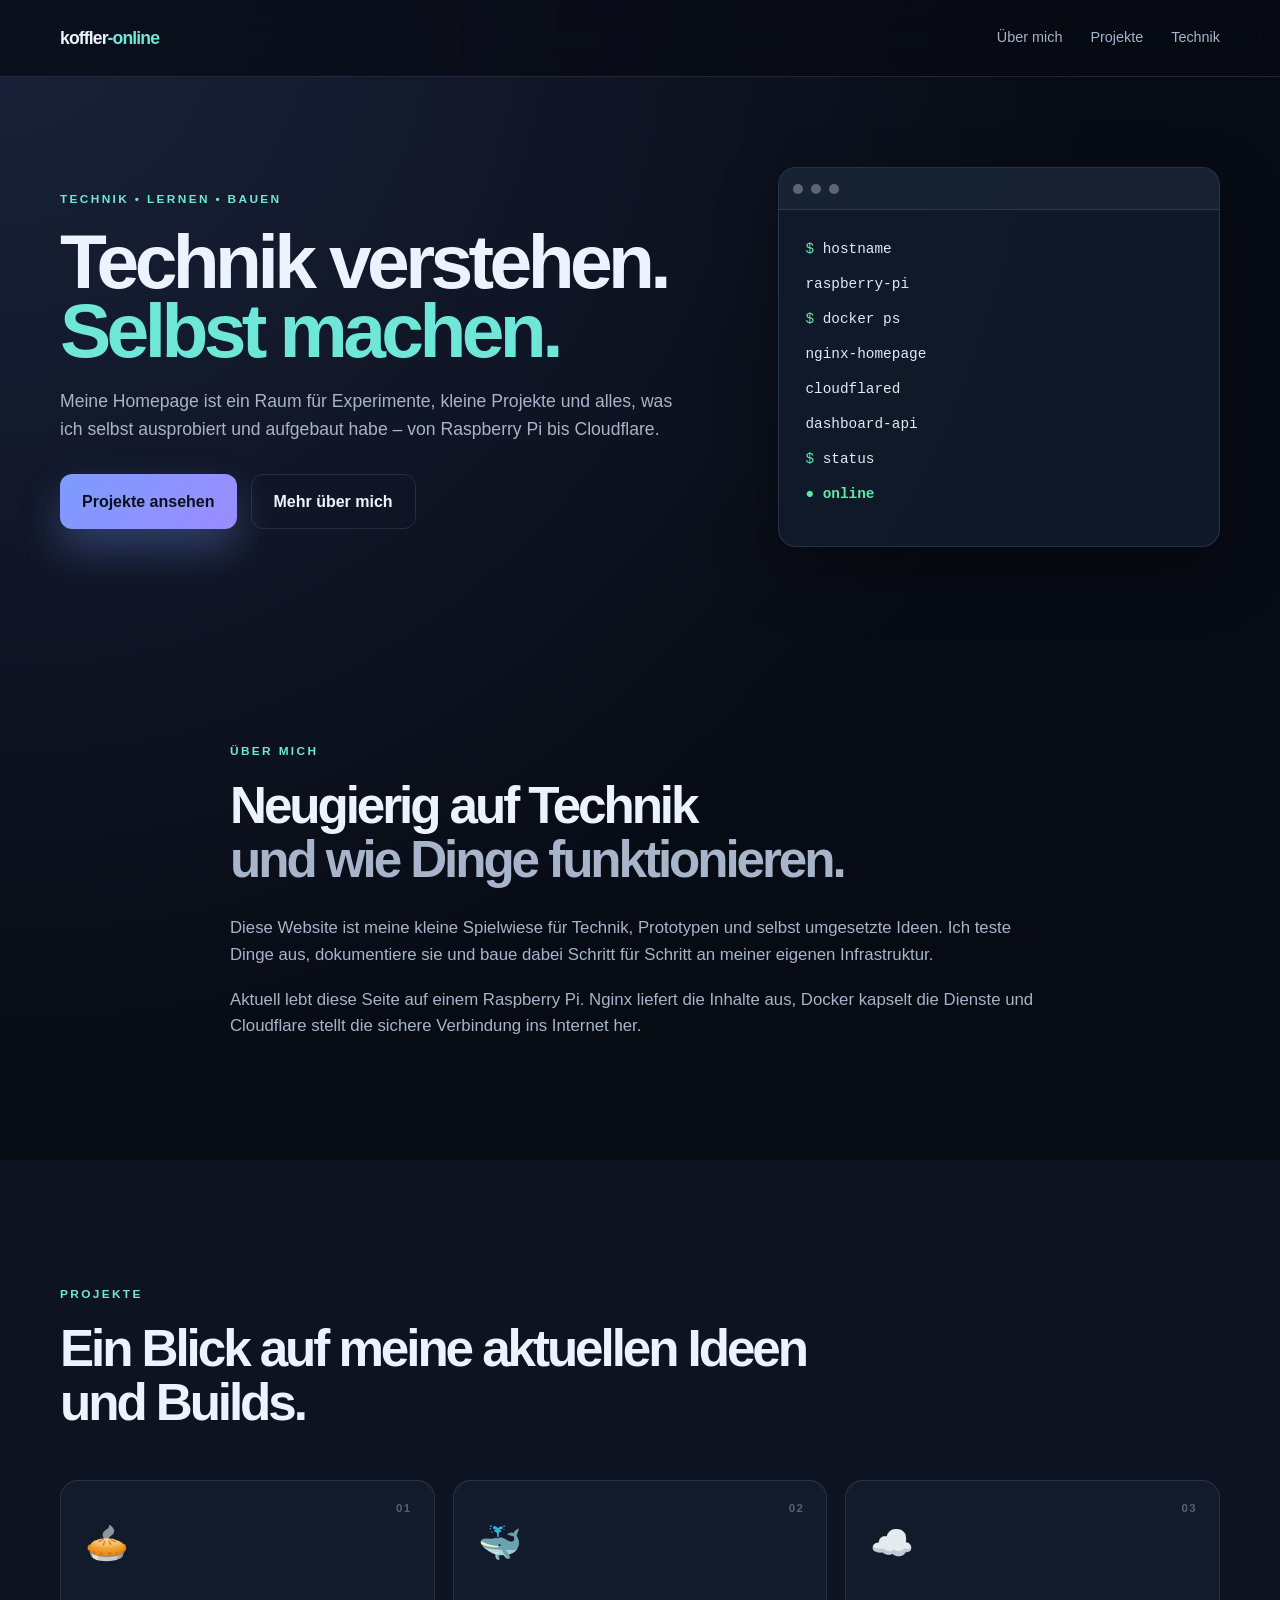
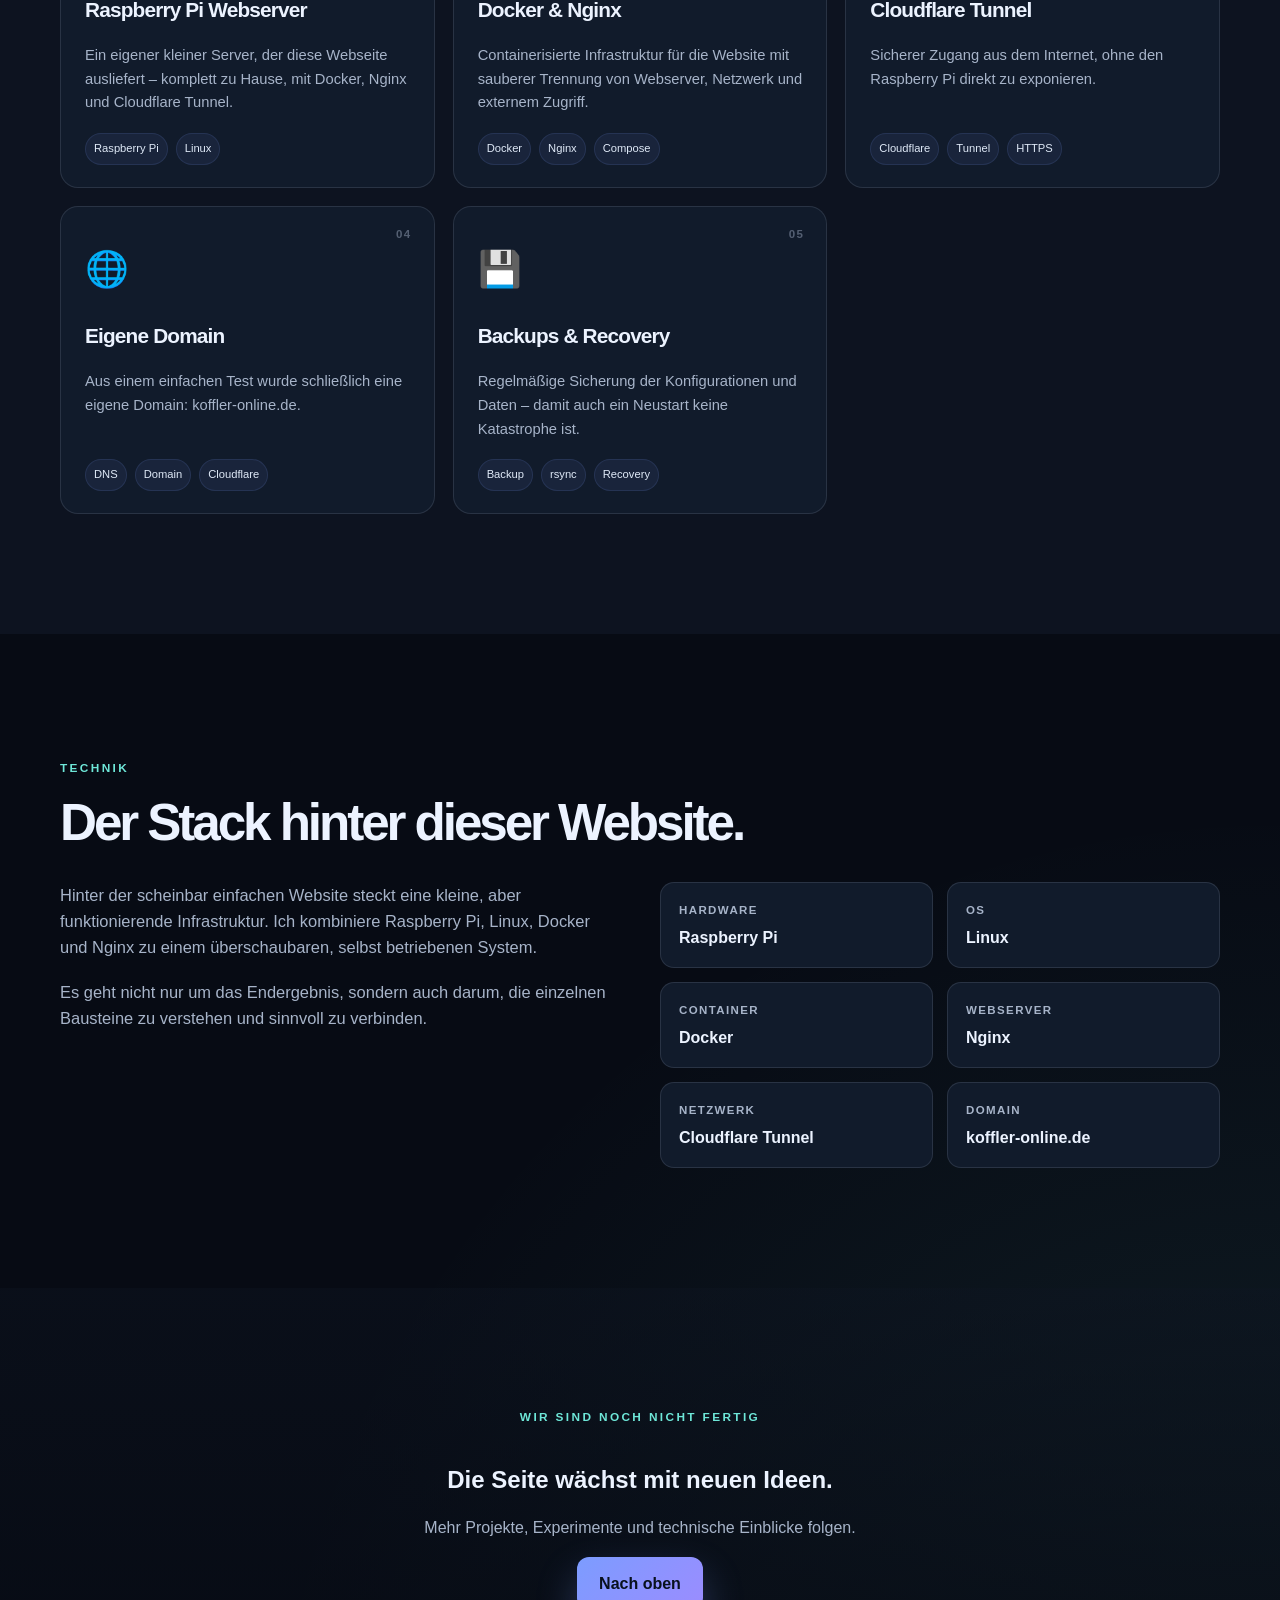
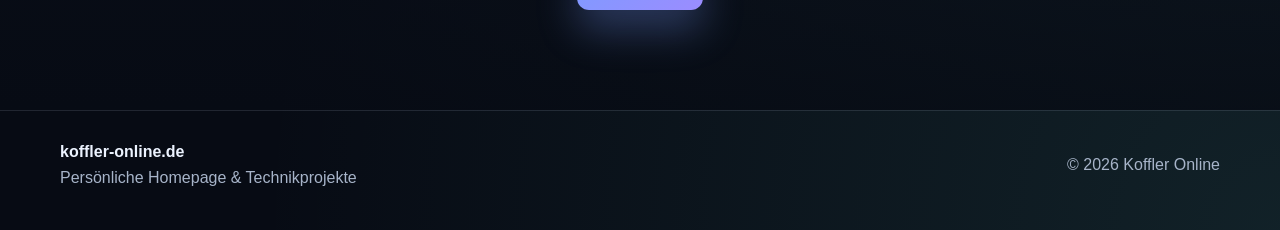
==== html/index.html @ 43596a62 "Initial portfolio project Co-authored-by: Copilot <223556219+Copilot@users.noreply.github.com>" ====
<!DOCTYPE html>
<html lang="de">
<head>
    <meta charset="UTF-8">
    <meta name="viewport" content="width=device-width, initial-scale=1.0">
    <meta name="description" content="Koffler Online – persönliche Homepage über Technik, Raspberry Pi und eigene Projekte.">
    <title>Koffler Online</title>
    <link rel="stylesheet" href="style.css?v=202608201704">
</head>
<body>

    <header class="site-header">
        <div class="container nav">
            <a href="#top" class="logo">koffler<span>-online</span></a>

            <nav class="nav-links" aria-label="Hauptnavigation">
                <a href="#ueber-mich">Über mich</a>
                <a href="#projekte">Projekte</a>
                <a href="#technik">Technik</a>
            </nav>
        </div>
    </header>

    <main id="top">

        <section class="hero section-spacing">
            <div class="container hero-grid">
                <div class="hero-copy">
                    <p class="eyebrow">TECHNIK • LERNEN • BAUEN</p>
                    <h1>Technik verstehen.<br><span>Selbst machen.</span></h1>
                    <p class="hero-text">
                        Meine Homepage ist ein Raum für Experimente, kleine Projekte und alles,
                        was ich selbst ausprobiert und aufgebaut habe – von Raspberry Pi bis Cloudflare.
                    </p>

                    <div class="hero-actions">
                        <a href="#projekte" class="button primary">Projekte ansehen</a>
                        <a href="#ueber-mich" class="button secondary">Mehr über mich</a>
                    </div>
                </div>

                <div class="terminal-card" aria-label="Server status">
                    <div class="terminal-bar">
                        <span></span>
                        <span></span>
                        <span></span>
                    </div>

                    <div class="terminal-content">
                        <p><span class="prompt">$</span> hostname</p>
                        <p>raspberry-pi</p>

                        <p><span class="prompt">$</span> docker ps</p>
                        <p>nginx-homepage</p>
                        <p>cloudflared</p>
                        <p>dashboard-api</p>

                        <p><span class="prompt">$</span> status</p>
                        <p class="status-online">● online</p>
                    </div>
                </div>
            </div>
        </section>

        <section id="ueber-mich" class="section">
            <div class="container narrow">
                <p class="section-label">ÜBER MICH</p>
                <h2>Neugierig auf Technik<br><span>und wie Dinge funktionieren.</span></h2>

                <div class="text-blocks">
                    <p>
                        Diese Website ist meine kleine Spielwiese für Technik, Prototypen und selbst
                        umgesetzte Ideen. Ich teste Dinge aus, dokumentiere sie und baue dabei Schritt
                        für Schritt an meiner eigenen Infrastruktur.
                    </p>
                    <p>
                        Aktuell lebt diese Seite auf einem Raspberry Pi. Nginx liefert die Inhalte aus,
                        Docker kapselt die Dienste und Cloudflare stellt die sichere Verbindung ins Internet her.
                    </p>
                </div>
            </div>
        </section>

        <section id="projekte" class="section projects-section">
            <div class="container">
                <p class="section-label">PROJEKTE</p>
                <h2>Ein Blick auf meine aktuellen Ideen und Builds.</h2>

                <div class="projects-grid">
                    <a href="projekte/raspberry-pi/index.html" class="project-card">
                        <div class="project-number">01</div>
                        <div class="project-icon">🥧</div>
                        <h3>Raspberry Pi Webserver</h3>
                        <p>
                            Ein eigener kleiner Server, der diese Webseite ausliefert – komplett zu Hause,
                            mit Docker, Nginx und Cloudflare Tunnel.
                        </p>
                        <div class="tags">
                            <span>Raspberry Pi</span>
                            <span>Linux</span>
                        </div>
                    </a>

                    <a href="projekte/raspberry-pi/index.html" class="project-card">
                        <div class="project-number">02</div>
                        <div class="project-icon">🐳</div>
                        <h3>Docker & Nginx</h3>
                        <p>
                            Containerisierte Infrastruktur für die Website mit sauberer Trennung von
                            Webserver, Netzwerk und externem Zugriff.
                        </p>
                        <div class="tags">
                            <span>Docker</span>
                            <span>Nginx</span>
                            <span>Compose</span>
                        </div>
                    </a>

                    <a href="projekte/raspberry-pi/index.html" class="project-card">
                        <div class="project-number">03</div>
                        <div class="project-icon">☁️</div>
                        <h3>Cloudflare Tunnel</h3>
                        <p>
                            Sicherer Zugang aus dem Internet, ohne den Raspberry Pi direkt zu exponieren.
                        </p>
                        <div class="tags">
                            <span>Cloudflare</span>
                            <span>Tunnel</span>
                            <span>HTTPS</span>
                        </div>
                    </a>

                    <a href="projekte/raspberry-pi/index.html" class="project-card">
                        <div class="project-number">04</div>
                        <div class="project-icon">🌐</div>
                        <h3>Eigene Domain</h3>
                        <p>
                            Aus einem einfachen Test wurde schließlich eine eigene Domain: koffler-online.de.
                        </p>
                        <div class="tags">
                            <span>DNS</span>
                            <span>Domain</span>
                            <span>Cloudflare</span>
                        </div>
                    </a>

                    <a href="projekte/raspberry-pi/index.html" class="project-card">
                        <div class="project-number">05</div>
                        <div class="project-icon">💾</div>
                        <h3>Backups & Recovery</h3>
                        <p>
                            Regelmäßige Sicherung der Konfigurationen und Daten – damit auch ein Neustart
                            keine Katastrophe ist.
                        </p>
                        <div class="tags">
                            <span>Backup</span>
                            <span>rsync</span>
                            <span>Recovery</span>
                        </div>
                    </a>
                </div>
            </div>
        </section>

        <section id="technik" class="section">
            <div class="container">
                <p class="section-label">TECHNIK</p>
                <h2>Der Stack hinter dieser Website.</h2>

                <div class="tech-layout">
                    <div class="tech-copy">
                        <p>
                            Hinter der scheinbar einfachen Website steckt eine kleine, aber funktionierende
                            Infrastruktur. Ich kombiniere Raspberry Pi, Linux, Docker und Nginx zu einem
                            überschaubaren, selbst betriebenen System.
                        </p>
                        <p>
                            Es geht nicht nur um das Endergebnis, sondern auch darum, die einzelnen Bausteine
                            zu verstehen und sinnvoll zu verbinden.
                        </p>
                    </div>

                    <div class="tech-stack">
                        <div class="tech-item"><strong>Hardware</strong><span>Raspberry Pi</span></div>
                        <div class="tech-item"><strong>OS</strong><span>Linux</span></div>
                        <div class="tech-item"><strong>Container</strong><span>Docker</span></div>
                        <div class="tech-item"><strong>Webserver</strong><span>Nginx</span></div>
                        <div class="tech-item"><strong>Netzwerk</strong><span>Cloudflare Tunnel</span></div>
                        <div class="tech-item"><strong>Domain</strong><span>koffler-online.de</span></div>
                    </div>
                </div>
            </div>
        </section>

        <section class="cta">
            <div class="container cta-inner">
                <p class="section-label">WIR SIND NOCH NICHT FERTIG</p>
                <h2>Die Seite wächst mit neuen Ideen.</h2>
                <p>Mehr Projekte, Experimente und technische Einblicke folgen.</p>
                <a href="#top" class="button primary">Nach oben</a>
            </div>
        </section>

    </main>

    <footer class="site-footer">
        <div class="container footer-content">
            <div>
                <strong>koffler-online.de</strong>
                <p>Persönliche Homepage & Technikprojekte</p>
            </div>
            <p>© 2026 Koffler Online</p>
        </div>
    </footer>

</body>
</html>
---- html/style.css ----
:root {
    --bg: #070b14;
    --bg-soft: #0e1522;
    --panel: #111b2b;
    --panel-strong: #152437;
    --border: rgba(148, 163, 184, 0.18);
    --text: #ecf3ff;
    --muted: #a7b4c9;
    --soft: #dfe9f7;
    --accent: #7c9cff;
    --accent-strong: #6ee7d8;
    --accent-warm: #9b8cff;
    --success: #5ee7a8;
    --max-width: 1160px;
}

* {
    box-sizing: border-box;
    margin: 0;
    padding: 0;
}

html {
    scroll-behavior: smooth;
}

body {
    background:
        radial-gradient(circle at top left, rgba(124, 156, 255, 0.16), transparent 30%),
        radial-gradient(circle at bottom right, rgba(110, 231, 216, 0.10), transparent 28%),
        var(--bg);
    color: var(--text);
    font-family: Inter, "Segoe UI", sans-serif;
    line-height: 1.6;
}

a {
    color: inherit;
    text-decoration: none;
}

img {
    max-width: 100%;
    display: block;
}

.container {
    width: min(calc(100% - 32px), var(--max-width));
    margin: 0 auto;
}

.narrow {
    max-width: 820px;
}

.section-spacing {
    padding-top: 40px;
}

.site-header {
    position: sticky;
    top: 0;
    z-index: 20;
    backdrop-filter: blur(16px);
    background: rgba(7, 11, 20, 0.72);
    border-bottom: 1px solid var(--border);
}

.nav {
    height: 76px;
    display: flex;
    align-items: center;
    justify-content: space-between;
}

.logo {
    font-weight: 800;
    font-size: 1.1rem;
    letter-spacing: -0.05em;
}

.logo span {
    color: var(--accent-strong);
}

.nav-links {
    display: flex;
    align-items: center;
    gap: 28px;
    color: var(--muted);
    font-size: 0.9rem;
}

.nav-links a {
    transition: color 0.2s ease;
}

.nav-links a:hover,
.nav-links a:focus-visible {
    color: var(--text);
}

.hero {
    padding: 90px 0 70px;
}

.hero-grid {
    display: grid;
    grid-template-columns: 1.2fr 0.8fr;
    gap: 56px;
    align-items: center;
}

.eyebrow,
.section-label {
    display: inline-block;
    font-size: 0.74rem;
    letter-spacing: 0.2em;
    text-transform: uppercase;
    color: var(--accent-strong);
    margin-bottom: 18px;
    font-weight: 700;
}

.hero h1 {
    font-size: clamp(3.1rem, 6vw, 6rem);
    line-height: 0.9;
    letter-spacing: -0.06em;
    margin-bottom: 22px;
}

.hero h1 span {
    color: var(--accent-strong);
}

.hero-text {
    max-width: 620px;
    color: var(--muted);
    font-size: 1.1rem;
    margin-bottom: 30px;
}

.hero-actions {
    display: flex;
    gap: 14px;
    flex-wrap: wrap;
}

.button {
    display: inline-flex;
    align-items: center;
    justify-content: center;
    padding: 14px 22px;
    border-radius: 12px;
    font-weight: 700;
    transition: transform 0.2s ease, box-shadow 0.2s ease, border-color 0.2s ease;
}

.button:hover,
.button:focus-visible {
    transform: translateY(-2px);
}

.button.primary {
    background: linear-gradient(135deg, var(--accent), var(--accent-warm));
    color: #08111e;
    box-shadow: 0 20px 40px rgba(124, 156, 255, 0.3);
}

.button.secondary {
    background: transparent;
    border: 1px solid var(--border);
    color: var(--text);
}

.terminal-card {
    background: rgba(17, 27, 43, 0.92);
    border: 1px solid var(--border);
    border-radius: 18px;
    overflow: hidden;
    box-shadow: 0 25px 60px rgba(0, 0, 0, 0.35);
}

.terminal-bar {
    height: 42px;
    display: flex;
    align-items: center;
    gap: 8px;
    padding: 0 14px;
    background: rgba(148, 163, 184, 0.06);
    border-bottom: 1px solid var(--border);
}

.terminal-bar span {
    width: 10px;
    height: 10px;
    border-radius: 50%;
    background: rgba(255,255,255,0.3);
}

.terminal-content {
    padding: 28px 26px;
    font-family: "SFMono-Regular", Consolas, monospace;
    color: var(--soft);
    font-size: 0.9rem;
}

.terminal-content p {
    margin-bottom: 12px;
}

.prompt {
    color: var(--success);
}

.status-online {
    color: var(--success);
    font-weight: 700;
}

.section {
    padding: 120px 0;
}

.section h2 {
    max-width: 760px;
    font-size: clamp(2.1rem, 4vw, 3.5rem);
    line-height: 1.05;
    letter-spacing: -0.06em;
    margin-bottom: 28px;
}

.section h2 span {
    color: var(--muted);
}

.text-blocks {
    display: grid;
    gap: 18px;
    color: var(--muted);
    font-size: 1.05rem;
}

.projects-section {
    background: rgba(14, 21, 34, 0.9);
}

.projects-grid {
    display: grid;
    grid-template-columns: repeat(3, minmax(0, 1fr));
    gap: 18px;
    margin-top: 50px;
}

.project-card {
    position: relative;
    display: flex;
    flex-direction: column;
    gap: 18px;
    min-height: 260px;
    padding: 26px 24px 22px;
    background: var(--panel);
    border: 1px solid var(--border);
    border-radius: 18px;
    transition: transform 0.22s ease, border-color 0.22s ease, box-shadow 0.22s ease;
}

.project-card:hover,
.project-card:focus-visible {
    transform: translateY(-4px);
    border-color: rgba(124, 156, 255, 0.7);
    box-shadow: 0 25px 50px rgba(17, 27, 43, 0.5);
}

.project-number {
    position: absolute;
    right: 22px;
    top: 18px;
    font-size: 0.72rem;
    letter-spacing: 0.12em;
    color: rgba(167, 180, 201, 0.45);
    font-weight: 700;
}

.project-icon {
    font-size: 2.2rem;
    margin-top: 8px;
}

.project-card h3 {
    font-size: 1.3rem;
    letter-spacing: -0.04em;
    margin-top: 4px;
}

.project-card p {
    color: var(--muted);
    font-size: 0.92rem;
    flex: 1;
}

.tags {
    display: flex;
    flex-wrap: wrap;
    gap: 8px;
}

.tags span {
    display: inline-flex;
    align-items: center;
    padding: 6px 8px;
    border-radius: 999px;
    background: rgba(124, 156, 255, 0.08);
    border: 1px solid rgba(124, 156, 255, 0.12);
    color: var(--soft);
    font-size: 0.7rem;
}

.tech-layout {
    display: grid;
    grid-template-columns: 1fr 1fr;
    gap: 40px;
    align-items: start;
    margin-top: 32px;
}

.tech-copy {
    color: var(--muted);
    display: grid;
    gap: 18px;
    font-size: 1.03rem;
}

.tech-stack {
    display: grid;
    grid-template-columns: repeat(2, minmax(0, 1fr));
    gap: 14px;
}

.tech-item {
    padding: 18px 18px 16px;
    background: var(--panel);
    border: 1px solid var(--border);
    border-radius: 14px;
    display: flex;
    flex-direction: column;
    gap: 6px;
}

.tech-item strong {
    text-transform: uppercase;
    letter-spacing: 0.12em;
    color: var(--muted);
    font-size: 0.72rem;
}

.tech-item span {
    font-weight: 600;
}

.cta {
    padding: 120px 0 100px;
    text-align: center;
    background: linear-gradient(180deg, rgba(14, 21, 34, 0.4), rgba(7,11,20,0.8));
}

.cta-inner {
    display: grid;
    justify-items: center;
    gap: 16px;
}

.cta p:not(.section-label) {
    color: var(--muted);
    max-width: 560px;
}

.site-footer {
    border-top: 1px solid var(--border);
    padding: 28px 0 40px;
    color: var(--muted);
}

.footer-content {
    display: flex;
    align-items: center;
    justify-content: space-between;
    gap: 20px;
}

.footer-content strong {
    color: var(--text);
}

@media (max-width: 900px) {
    .hero-grid,
    .tech-layout {
        grid-template-columns: 1fr;
    }

    .projects-grid {
        grid-template-columns: repeat(2, minmax(0, 1fr));
    }
}

@media (max-width: 640px) {
    .nav-links {
        display: none;
    }

    .hero {
        padding-top: 60px;
    }

    .hero h1 {
        font-size: 3rem;
    }

    .projects-grid,
    .tech-stack {
        grid-template-columns: 1fr;
    }

    .footer-content {
        flex-direction: column;
        align-items: flex-start;
    }
}
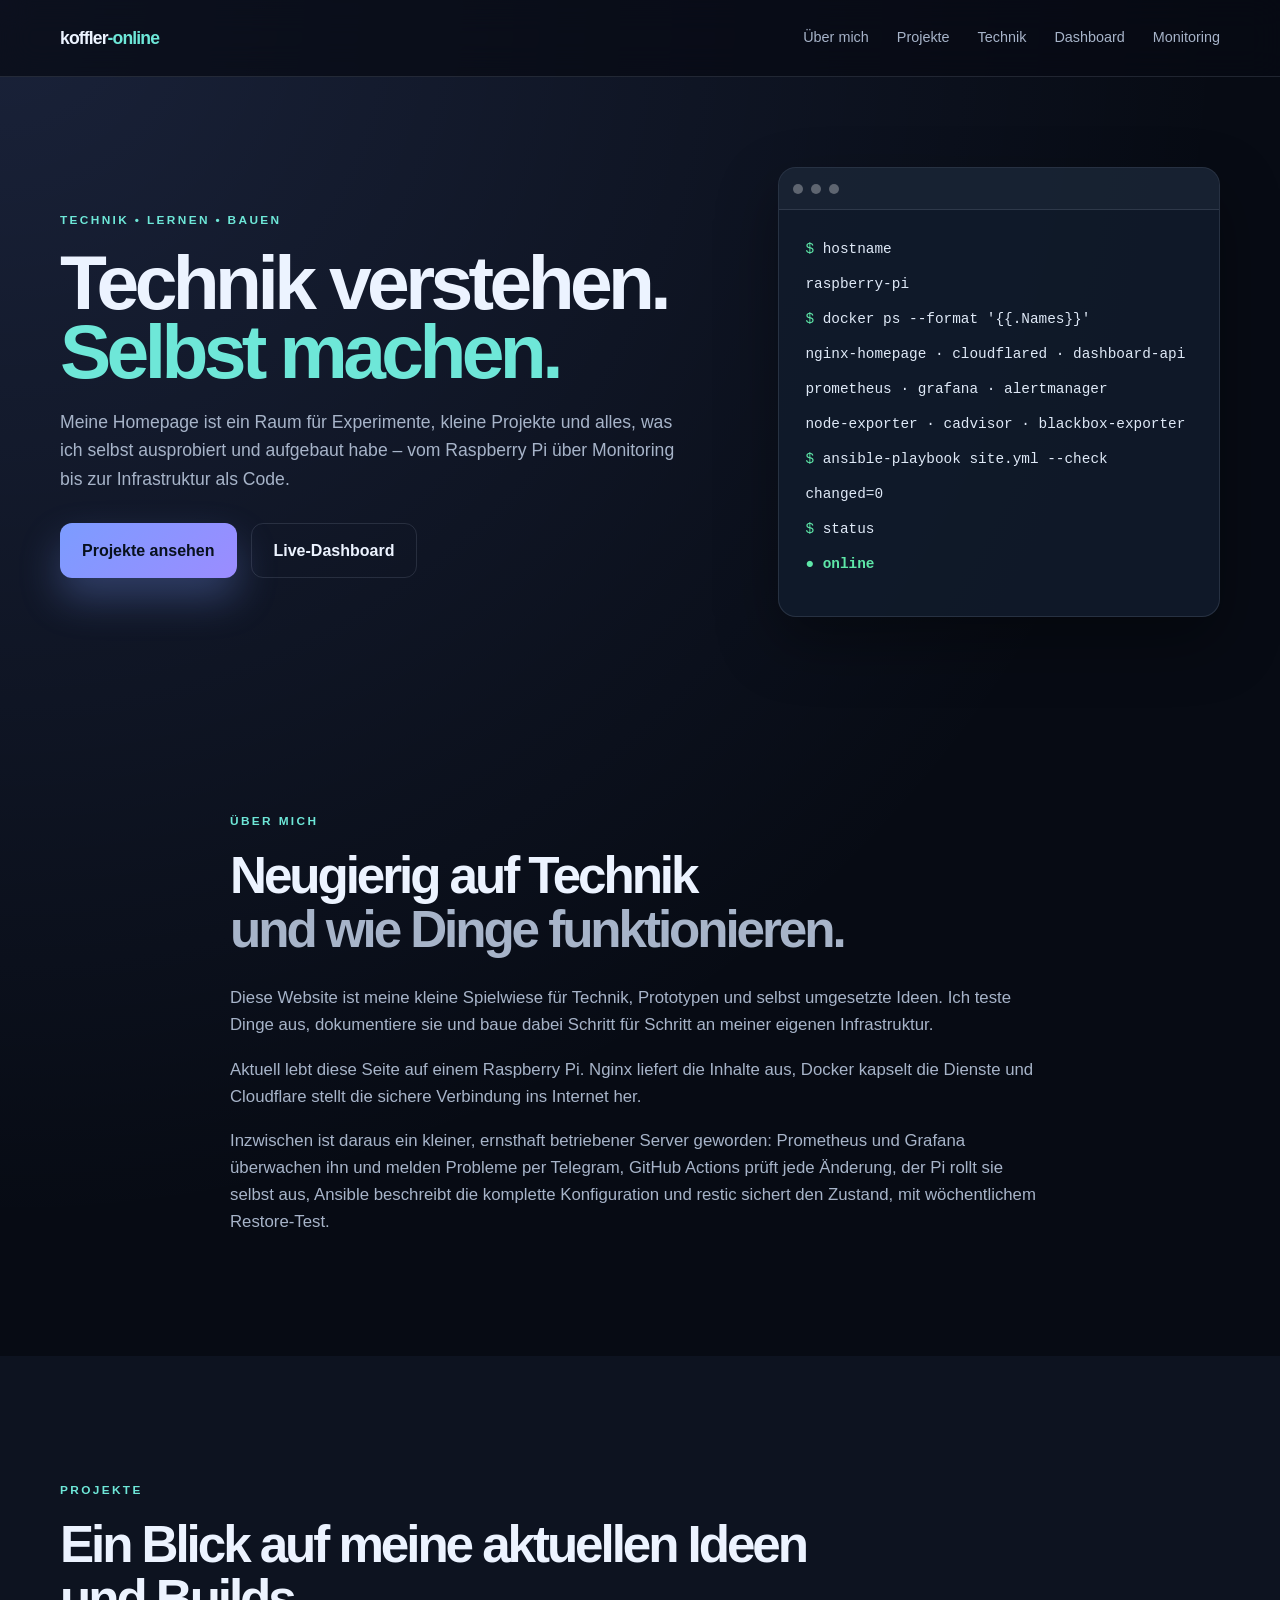
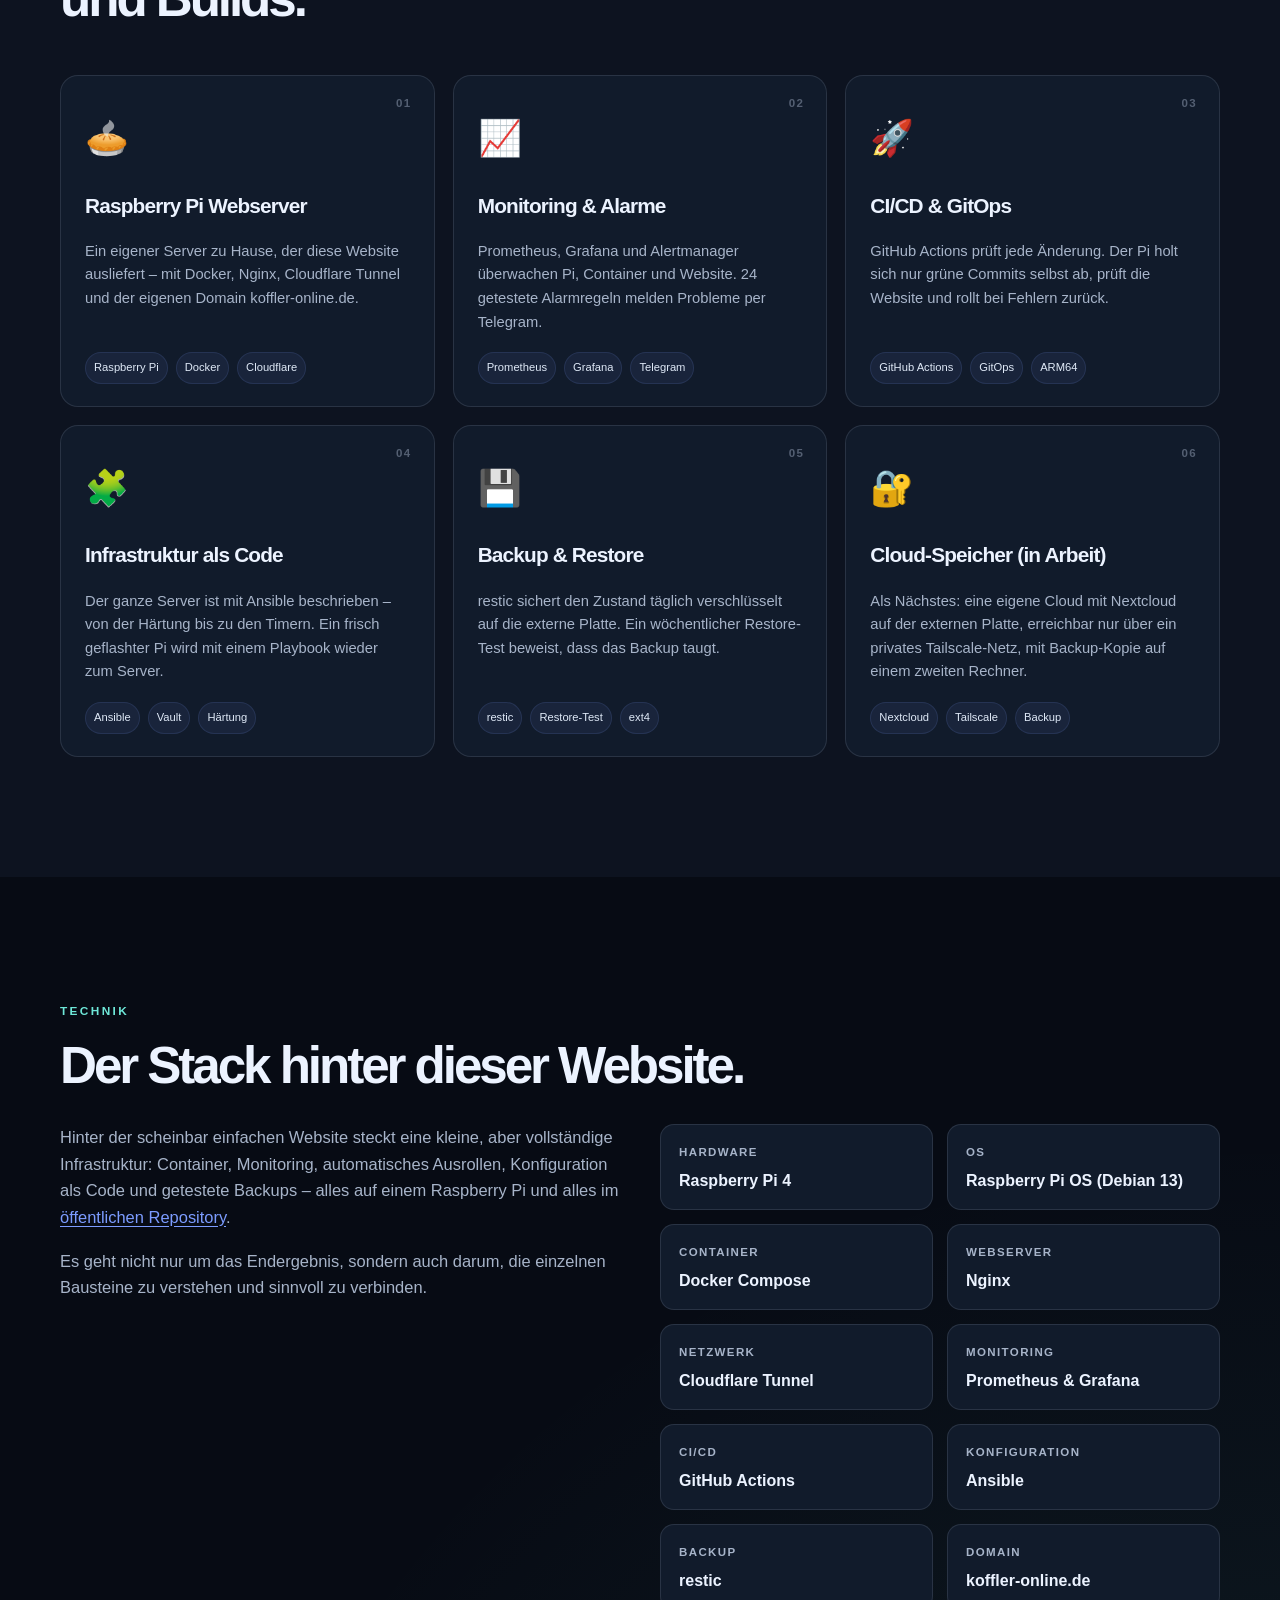
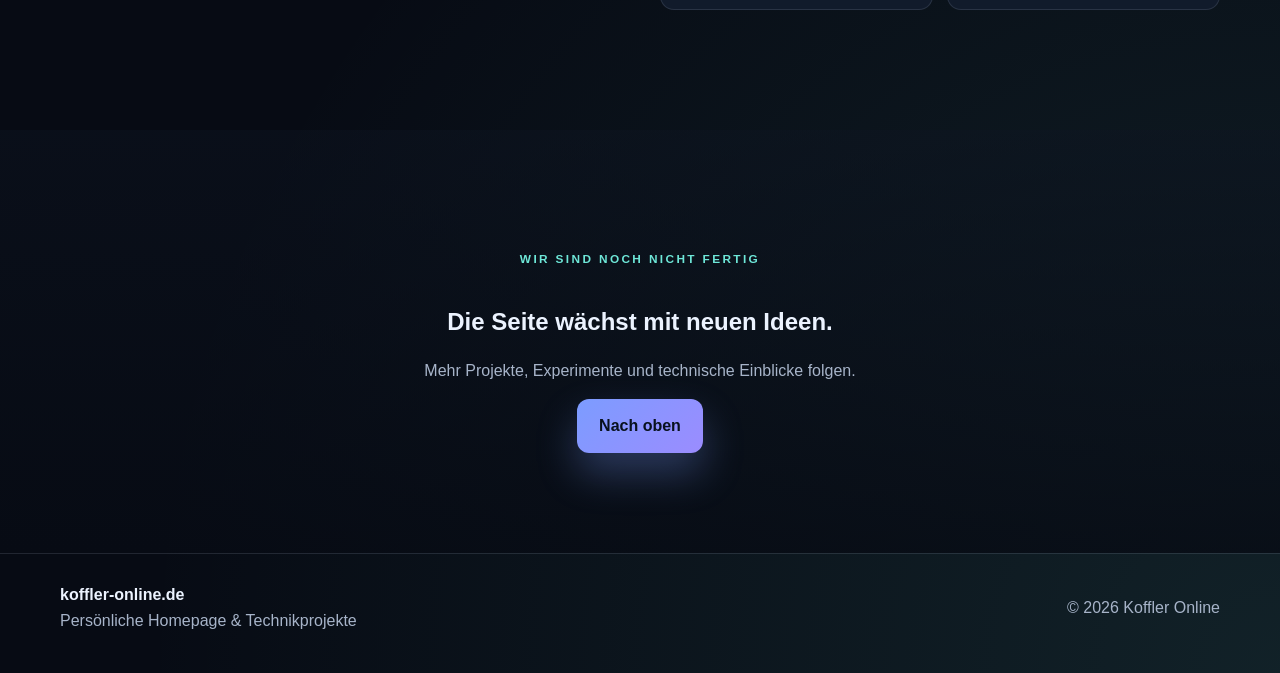
==== commit 4741097b: "Bringe die statische Website auf den aktuellen Stand Startseite und Projektseite beschrieben noch de" ====
--- a/html/index.html
+++ b/html/index.html
@@ -5,7 +5,7 @@
     <meta name="viewport" content="width=device-width, initial-scale=1.0">
     <meta name="description" content="Koffler Online – persönliche Homepage über Technik, Raspberry Pi und eigene Projekte.">
     <title>Koffler Online</title>
-    <link rel="stylesheet" href="style.css?v=202608201704">
+    <link rel="stylesheet" href="style.css">
 </head>
 <body>
 
@@ -17,6 +17,8 @@
                 <a href="#ueber-mich">Über mich</a>
                 <a href="#projekte">Projekte</a>
                 <a href="#technik">Technik</a>
+                <a href="dashboard/">Dashboard</a>
+                <a href="/monitoring/">Monitoring</a>
             </nav>
         </div>
     </header>
@@ -30,12 +32,13 @@
                     <h1>Technik verstehen.<br><span>Selbst machen.</span></h1>
                     <p class="hero-text">
                         Meine Homepage ist ein Raum für Experimente, kleine Projekte und alles,
-                        was ich selbst ausprobiert und aufgebaut habe – von Raspberry Pi bis Cloudflare.
+                        was ich selbst ausprobiert und aufgebaut habe – vom Raspberry Pi über Monitoring
+                        bis zur Infrastruktur als Code.
                     </p>
 
                     <div class="hero-actions">
                         <a href="#projekte" class="button primary">Projekte ansehen</a>
-                        <a href="#ueber-mich" class="button secondary">Mehr über mich</a>
+                        <a href="dashboard/" class="button secondary">Live-Dashboard</a>
                     </div>
                 </div>
 
@@ -50,10 +53,13 @@
                         <p><span class="prompt">$</span> hostname</p>
                         <p>raspberry-pi</p>
 
-                        <p><span class="prompt">$</span> docker ps</p>
-                        <p>nginx-homepage</p>
-                        <p>cloudflared</p>
-                        <p>dashboard-api</p>
+                        <p><span class="prompt">$</span> docker ps --format '{{.Names}}'</p>
+                        <p>nginx-homepage · cloudflared · dashboard-api</p>
+                        <p>prometheus · grafana · alertmanager</p>
+                        <p>node-exporter · cadvisor · blackbox-exporter</p>
+
+                        <p><span class="prompt">$</span> ansible-playbook site.yml --check</p>
+                        <p>changed=0</p>
 
                         <p><span class="prompt">$</span> status</p>
                         <p class="status-online">● online</p>
@@ -77,6 +83,12 @@
                         Aktuell lebt diese Seite auf einem Raspberry Pi. Nginx liefert die Inhalte aus,
                         Docker kapselt die Dienste und Cloudflare stellt die sichere Verbindung ins Internet her.
                     </p>
+                    <p>
+                        Inzwischen ist daraus ein kleiner, ernsthaft betriebener Server geworden: Prometheus
+                        und Grafana überwachen ihn und melden Probleme per Telegram, GitHub Actions prüft jede
+                        Änderung, der Pi rollt sie selbst aus, Ansible beschreibt die komplette Konfiguration
+                        und restic sichert den Zustand, mit wöchentlichem Restore-Test.
+                    </p>
                 </div>
             </div>
         </section>
@@ -87,75 +99,87 @@
                 <h2>Ein Blick auf meine aktuellen Ideen und Builds.</h2>
 
                 <div class="projects-grid">
-                    <a href="projekte/raspberry-pi/index.html" class="project-card">
+                    <a href="projekte/raspberry-pi/index.html#architektur" class="project-card">
                         <div class="project-number">01</div>
                         <div class="project-icon">🥧</div>
                         <h3>Raspberry Pi Webserver</h3>
                         <p>
-                            Ein eigener kleiner Server, der diese Webseite ausliefert – komplett zu Hause,
-                            mit Docker, Nginx und Cloudflare Tunnel.
+                            Ein eigener Server zu Hause, der diese Website ausliefert – mit Docker, Nginx, Cloudflare Tunnel und der eigenen Domain koffler-online.de.
                         </p>
                         <div class="tags">
                             <span>Raspberry Pi</span>
-                            <span>Linux</span>
-                        </div>
-                    </a>
-
-                    <a href="projekte/raspberry-pi/index.html" class="project-card">
+                            <span>Docker</span>
+                            <span>Cloudflare</span>
+                        </div>
+                    </a>
+
+                    <a href="projekte/raspberry-pi/index.html#monitoring" class="project-card">
                         <div class="project-number">02</div>
-                        <div class="project-icon">🐳</div>
-                        <h3>Docker & Nginx</h3>
-                        <p>
-                            Containerisierte Infrastruktur für die Website mit sauberer Trennung von
-                            Webserver, Netzwerk und externem Zugriff.
-                        </p>
-                        <div class="tags">
-                            <span>Docker</span>
-                            <span>Nginx</span>
-                            <span>Compose</span>
-                        </div>
-                    </a>
-
-                    <a href="projekte/raspberry-pi/index.html" class="project-card">
+                        <div class="project-icon">📈</div>
+                        <h3>Monitoring & Alarme</h3>
+                        <p>
+                            Prometheus, Grafana und Alertmanager überwachen Pi, Container und Website. 24 getestete Alarmregeln melden Probleme per Telegram.
+                        </p>
+                        <div class="tags">
+                            <span>Prometheus</span>
+                            <span>Grafana</span>
+                            <span>Telegram</span>
+                        </div>
+                    </a>
+
+                    <a href="projekte/raspberry-pi/index.html#cicd" class="project-card">
                         <div class="project-number">03</div>
-                        <div class="project-icon">☁️</div>
-                        <h3>Cloudflare Tunnel</h3>
-                        <p>
-                            Sicherer Zugang aus dem Internet, ohne den Raspberry Pi direkt zu exponieren.
-                        </p>
-                        <div class="tags">
-                            <span>Cloudflare</span>
-                            <span>Tunnel</span>
-                            <span>HTTPS</span>
-                        </div>
-                    </a>
-
-                    <a href="projekte/raspberry-pi/index.html" class="project-card">
+                        <div class="project-icon">🚀</div>
+                        <h3>CI/CD & GitOps</h3>
+                        <p>
+                            GitHub Actions prüft jede Änderung. Der Pi holt sich nur grüne Commits selbst ab, prüft die Website und rollt bei Fehlern zurück.
+                        </p>
+                        <div class="tags">
+                            <span>GitHub Actions</span>
+                            <span>GitOps</span>
+                            <span>ARM64</span>
+                        </div>
+                    </a>
+
+                    <a href="projekte/raspberry-pi/index.html#ansible" class="project-card">
                         <div class="project-number">04</div>
-                        <div class="project-icon">🌐</div>
-                        <h3>Eigene Domain</h3>
-                        <p>
-                            Aus einem einfachen Test wurde schließlich eine eigene Domain: koffler-online.de.
-                        </p>
-                        <div class="tags">
-                            <span>DNS</span>
-                            <span>Domain</span>
-                            <span>Cloudflare</span>
-                        </div>
-                    </a>
-
-                    <a href="projekte/raspberry-pi/index.html" class="project-card">
+                        <div class="project-icon">🧩</div>
+                        <h3>Infrastruktur als Code</h3>
+                        <p>
+                            Der ganze Server ist mit Ansible beschrieben – von der Härtung bis zu den Timern. Ein frisch geflashter Pi wird mit einem Playbook wieder zum Server.
+                        </p>
+                        <div class="tags">
+                            <span>Ansible</span>
+                            <span>Vault</span>
+                            <span>Härtung</span>
+                        </div>
+                    </a>
+
+                    <a href="projekte/raspberry-pi/index.html#backup" class="project-card">
                         <div class="project-number">05</div>
                         <div class="project-icon">💾</div>
-                        <h3>Backups & Recovery</h3>
-                        <p>
-                            Regelmäßige Sicherung der Konfigurationen und Daten – damit auch ein Neustart
-                            keine Katastrophe ist.
-                        </p>
-                        <div class="tags">
+                        <h3>Backup & Restore</h3>
+                        <p>
+                            restic sichert den Zustand täglich verschlüsselt auf die externe Platte. Ein wöchentlicher Restore-Test beweist, dass das Backup taugt.
+                        </p>
+                        <div class="tags">
+                            <span>restic</span>
+                            <span>Restore-Test</span>
+                            <span>ext4</span>
+                        </div>
+                    </a>
+
+                    <a href="projekte/raspberry-pi/index.html#naechster-schritt" class="project-card">
+                        <div class="project-number">06</div>
+                        <div class="project-icon">🔐</div>
+                        <h3>Cloud-Speicher (in Arbeit)</h3>
+                        <p>
+                            Als Nächstes: eine eigene Cloud mit Nextcloud auf der externen Platte, erreichbar nur über ein privates Tailscale-Netz, mit Backup-Kopie auf einem zweiten Rechner.
+                        </p>
+                        <div class="tags">
+                            <span>Nextcloud</span>
+                            <span>Tailscale</span>
                             <span>Backup</span>
-                            <span>rsync</span>
-                            <span>Recovery</span>
                         </div>
                     </a>
                 </div>
@@ -170,9 +194,10 @@
                 <div class="tech-layout">
                     <div class="tech-copy">
                         <p>
-                            Hinter der scheinbar einfachen Website steckt eine kleine, aber funktionierende
-                            Infrastruktur. Ich kombiniere Raspberry Pi, Linux, Docker und Nginx zu einem
-                            überschaubaren, selbst betriebenen System.
+                            Hinter der scheinbar einfachen Website steckt eine kleine, aber vollständige
+                            Infrastruktur: Container, Monitoring, automatisches Ausrollen, Konfiguration als
+                            Code und getestete Backups – alles auf einem Raspberry Pi und alles im
+                            <a class="text-link" href="https://github.com/Spartan00ne/raspberry-pi-home-server">öffentlichen Repository</a>.
                         </p>
                         <p>
                             Es geht nicht nur um das Endergebnis, sondern auch darum, die einzelnen Bausteine
@@ -181,11 +206,15 @@
                     </div>
 
                     <div class="tech-stack">
-                        <div class="tech-item"><strong>Hardware</strong><span>Raspberry Pi</span></div>
-                        <div class="tech-item"><strong>OS</strong><span>Linux</span></div>
-                        <div class="tech-item"><strong>Container</strong><span>Docker</span></div>
+                        <div class="tech-item"><strong>Hardware</strong><span>Raspberry Pi 4</span></div>
+                        <div class="tech-item"><strong>OS</strong><span>Raspberry Pi OS (Debian 13)</span></div>
+                        <div class="tech-item"><strong>Container</strong><span>Docker Compose</span></div>
                         <div class="tech-item"><strong>Webserver</strong><span>Nginx</span></div>
                         <div class="tech-item"><strong>Netzwerk</strong><span>Cloudflare Tunnel</span></div>
+                        <div class="tech-item"><strong>Monitoring</strong><span>Prometheus & Grafana</span></div>
+                        <div class="tech-item"><strong>CI/CD</strong><span>GitHub Actions</span></div>
+                        <div class="tech-item"><strong>Konfiguration</strong><span>Ansible</span></div>
+                        <div class="tech-item"><strong>Backup</strong><span>restic</span></div>
                         <div class="tech-item"><strong>Domain</strong><span>koffler-online.de</span></div>
                     </div>
                 </div>
--- a/html/style.css
+++ b/html/style.css
@@ -39,6 +39,17 @@
     text-decoration: none;
 }
 
+.text-link {
+    color: var(--accent);
+    text-decoration: underline;
+    text-underline-offset: 3px;
+}
+
+.text-link:hover,
+.text-link:focus-visible {
+    color: var(--accent-strong);
+}
+
 img {
     max-width: 100%;
     display: block;
